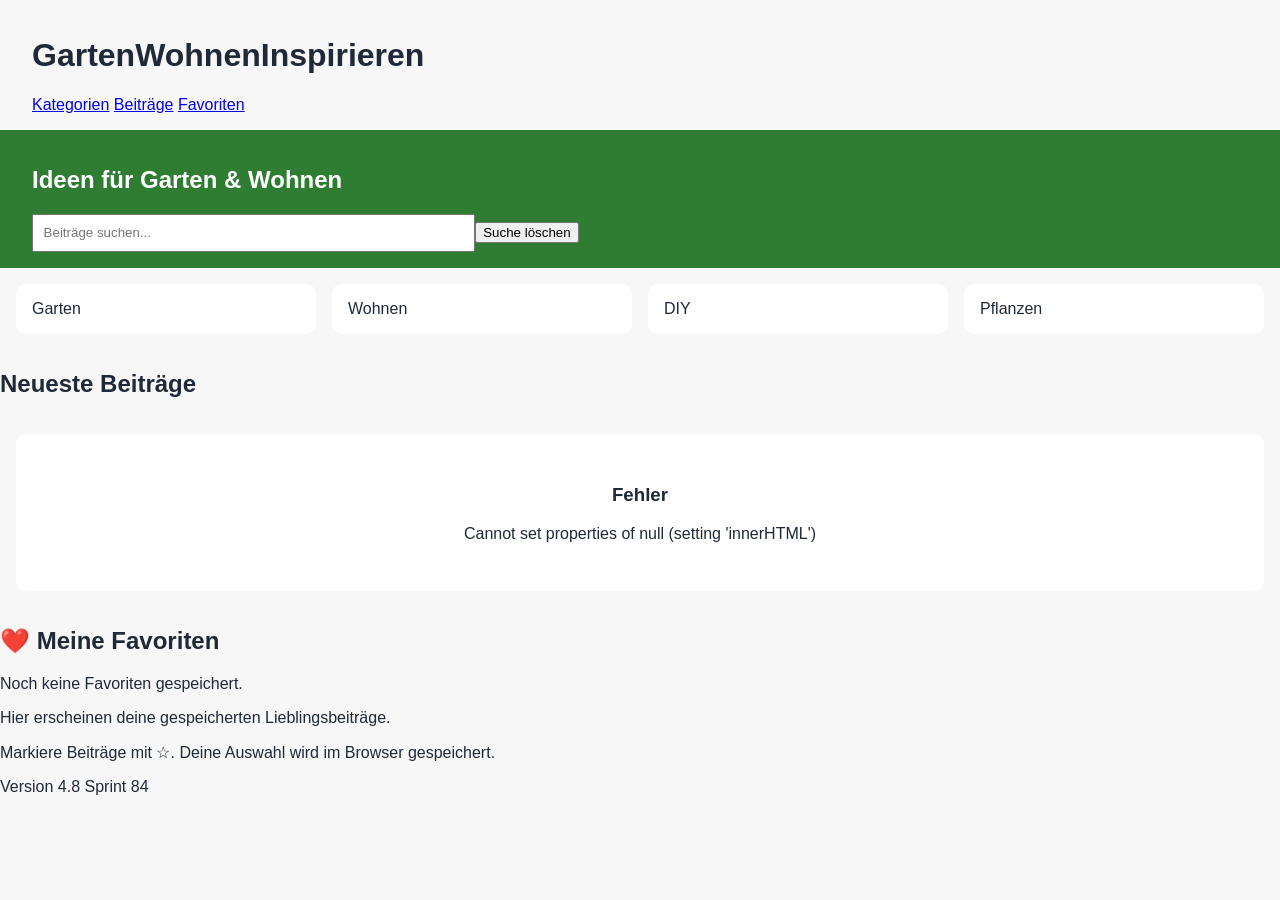
==== index.html @ 4e4d31ee "erster upload des projekts" ====
<!DOCTYPE html>
<html lang="de"><head><meta charset="utf-8"/><meta content="width=device-width,initial-scale=1" name="viewport"/><title>GartenWohnenInspirieren 4.8 Sprint 84</title><link href="css/style.css" rel="stylesheet"/></head><body><header class="site-header"><h1>GartenWohnenInspirieren</h1><nav><a href="#kategorien">Kategorien</a> <a href="#beitraege">Beiträge</a> <a href="#favoriten">Favoriten</a></nav></header><main><section class="hero"><h2>Ideen für Garten &amp; Wohnen</h2><input id="search" placeholder="Beiträge suchen..."/></section><section class="grid" id="kategorien"><article class="card">Garten</article><article class="card">Wohnen</article><article class="card">DIY</article><article class="card">Pflanzen</article></section><section id="beitraege"><h2>Neueste Beiträge</h2><div class="grid" id="posts"></div></section><section id="favoriten"><h2>❤️ Meine Favoriten</h2><div class="favorite-grid" id="favorite-grid"></div><h2 style="display:none"></h2><p>Hier erscheinen deine gespeicherten Lieblingsbeiträge.</p><p>Markiere Beiträge mit ☆. Deine Auswahl wird im Browser gespeichert.</p></section></main><footer><p>Version 4.8 Sprint 84</p></footer><script src="js/app.js" type="module"></script><script>document.addEventListener("DOMContentLoaded",()=>{const s=document.getElementById("search");if(s){const b=document.createElement("button");b.id="clearSearch";b.textContent="Suche löschen";b.onclick=()=>{s.value="";s.dispatchEvent(new Event("input"));};s.insertAdjacentElement("afterend",b);}});</script></body></html>
---- css/style.css ----
:root{--accent:#2f7d32;--bg:#f6f6f2}body{font-family:Arial;margin:0;background:var(--bg)}.site-header,.hero{padding:1rem 2rem}.grid{display:grid;grid-template-columns:repeat(auto-fit,minmax(180px,1fr));gap:1rem;padding:1rem}.card{background:#fff;padding:1rem;border-radius:10px}.hero{background:var(--accent);color:#fff}input{padding:.6rem;width:100%;max-width:420px}

:root {
  --bg: #f7f7f7;
  --surface: #ffffff;
  --text: #1f2937;
  --muted: #6b7280;
  --primary: #2f855a;
  --primary-dark: #276749;
  --border: #e5e7eb;
}

[data-theme="dark"] {
  --bg: #111827;
  --surface: #1f2937;
  --text: #f9fafb;
  --muted: #d1d5db;
  --primary: #48bb78;
  --primary-dark: #38a169;
  --border: #374151;
}

body {
  background: var(--bg);
  color: var(--text);
}

.section-header {
  display: flex;
  justify-content: space-between;
  align-items: center;
  gap: 1rem;
}

.theme-toggle,
.category-btn,
.favorite-btn {
  border: none;
  cursor: pointer;
  border-radius: 999px;
  padding: 0.6rem 1rem;
  font-weight: 600;
}

.theme-toggle,
.favorite-btn {
  background: var(--primary);
  color: white;
}

.theme-toggle:hover,
.favorite-btn:hover {
  background: var(--primary-dark);
}

.category-filter {
  display: flex;
  flex-wrap: wrap;
  gap: 0.75rem;
}

.category-btn {
  background: var(--surface);
  color: var(--text);
  border: 1px solid var(--border);
}

.category-btn.active {
  background: var(--primary);
  color: white;
  border-color: var(--primary);
}

.post-card {
  overflow: hidden;
}

.post-image {
  width: 100%;
  height: 200px;
  object-fit: cover;
  display: block;
}

.post-content {
  padding: 1rem;
}

.post-meta {
  display: flex;
  justify-content: space-between;
  gap: 1rem;
  margin-bottom: 0.75rem;
  font-size: 0.9rem;
  color: var(--muted);
}

.badge {
  background: #e6fffa;
  color: var(--primary-dark);
  padding: 0.25rem 0.65rem;
  border-radius: 999px;
  font-weight: 700;
}

.post-actions {
  margin-top: 1rem;
}

.empty-state {
  text-align: center;
  padding: 2rem;
}


/* Sprint59 card polish */
.post-card{transition:transform .2s ease,box-shadow .2s ease;border-radius:16px;overflow:hidden}
.post-card:hover{transform:translateY(-4px);box-shadow:0 8px 24px rgba(0,0,0,.15)}
.badge{padding:.2rem .6rem;border-radius:999px;font-size:.8rem}
.post-actions{display:flex;gap:.75rem;align-items:center;margin-top:1rem;flex-wrap:wrap}
.read-btn,.favorite-btn{padding:.55rem .9rem;border-radius:10px;text-decoration:none}

.share-btn{border:1px solid var(--primary);background:#fff;color:var(--primary);padding:.4rem .7rem;border-radius:8px;cursor:pointer;margin:.4rem 0}
.share-btn:hover{background:var(--primary);color:#fff}
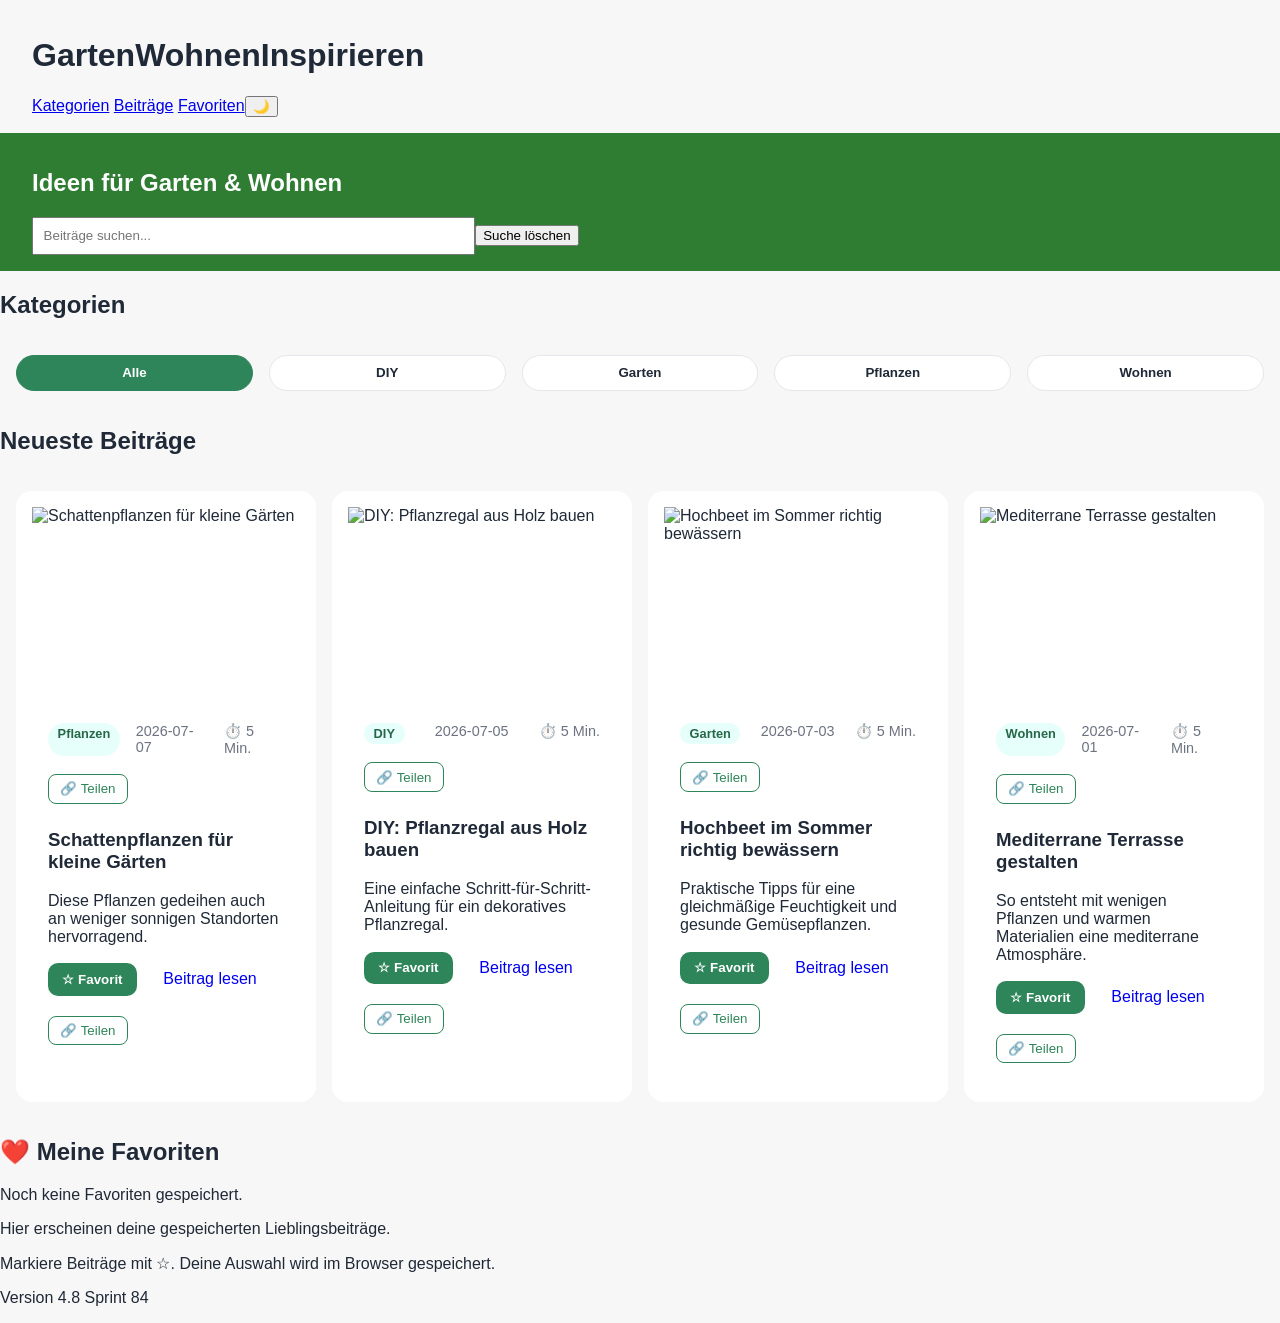
==== commit 341d7be8: "v2" ====
--- a/index.html
+++ b/index.html
@@ -1,2 +1,2 @@
 <!DOCTYPE html>
-<html lang="de"><head><meta charset="utf-8"/><meta content="width=device-width,initial-scale=1" name="viewport"/><title>GartenWohnenInspirieren 4.8 Sprint 84</title><link href="css/style.css" rel="stylesheet"/></head><body><header class="site-header"><h1>GartenWohnenInspirieren</h1><nav><a href="#kategorien">Kategorien</a> <a href="#beitraege">Beiträge</a> <a href="#favoriten">Favoriten</a></nav></header><main><section class="hero"><h2>Ideen für Garten &amp; Wohnen</h2><input id="search" placeholder="Beiträge suchen..."/></section><section class="grid" id="kategorien"><article class="card">Garten</article><article class="card">Wohnen</article><article class="card">DIY</article><article class="card">Pflanzen</article></section><section id="beitraege"><h2>Neueste Beiträge</h2><div class="grid" id="posts"></div></section><section id="favoriten"><h2>❤️ Meine Favoriten</h2><div class="favorite-grid" id="favorite-grid"></div><h2 style="display:none"></h2><p>Hier erscheinen deine gespeicherten Lieblingsbeiträge.</p><p>Markiere Beiträge mit ☆. Deine Auswahl wird im Browser gespeichert.</p></section></main><footer><p>Version 4.8 Sprint 84</p></footer><script src="js/app.js" type="module"></script><script>document.addEventListener("DOMContentLoaded",()=>{const s=document.getElementById("search");if(s){const b=document.createElement("button");b.id="clearSearch";b.textContent="Suche löschen";b.onclick=()=>{s.value="";s.dispatchEvent(new Event("input"));};s.insertAdjacentElement("afterend",b);}});</script></body></html>+<html lang="de"><head><meta charset="utf-8"/><meta content="width=device-width,initial-scale=1" name="viewport"/><title>GartenWohnenInspirieren 4.8 Sprint 84</title><link href="css/style.css" rel="stylesheet"/></head><body><header class="site-header"><h1>GartenWohnenInspirieren</h1><nav><a href="#kategorien">Kategorien</a> <a href="#beitraege">Beiträge</a> <a href="#favoriten">Favoriten</a><button id="themeToggle">🌙</button></nav></header><main><section class="hero"><h2>Ideen für Garten &amp; Wohnen</h2><input id="search" placeholder="Beiträge suchen..."/></section><section><h2>Kategorien</h2><div class="grid" id="categories"></div></section><section id="beitraege"><h2>Neueste Beiträge</h2><div class="grid" id="posts"></div></section><section id="favoriten"><h2>❤️ Meine Favoriten</h2><div class="favorite-grid" id="favorite-grid"></div><h2 style="display:none"></h2><p>Hier erscheinen deine gespeicherten Lieblingsbeiträge.</p><p>Markiere Beiträge mit ☆. Deine Auswahl wird im Browser gespeichert.</p></section></main><footer><p>Version 4.8 Sprint 84</p></footer><script src="js/app.js" type="module"></script><script>document.addEventListener("DOMContentLoaded",()=>{const s=document.getElementById("search");if(s){const b=document.createElement("button");b.id="clearSearch";b.textContent="Suche löschen";b.onclick=()=>{s.value="";s.dispatchEvent(new Event("input"));};s.insertAdjacentElement("afterend",b);}});</script></body></html>
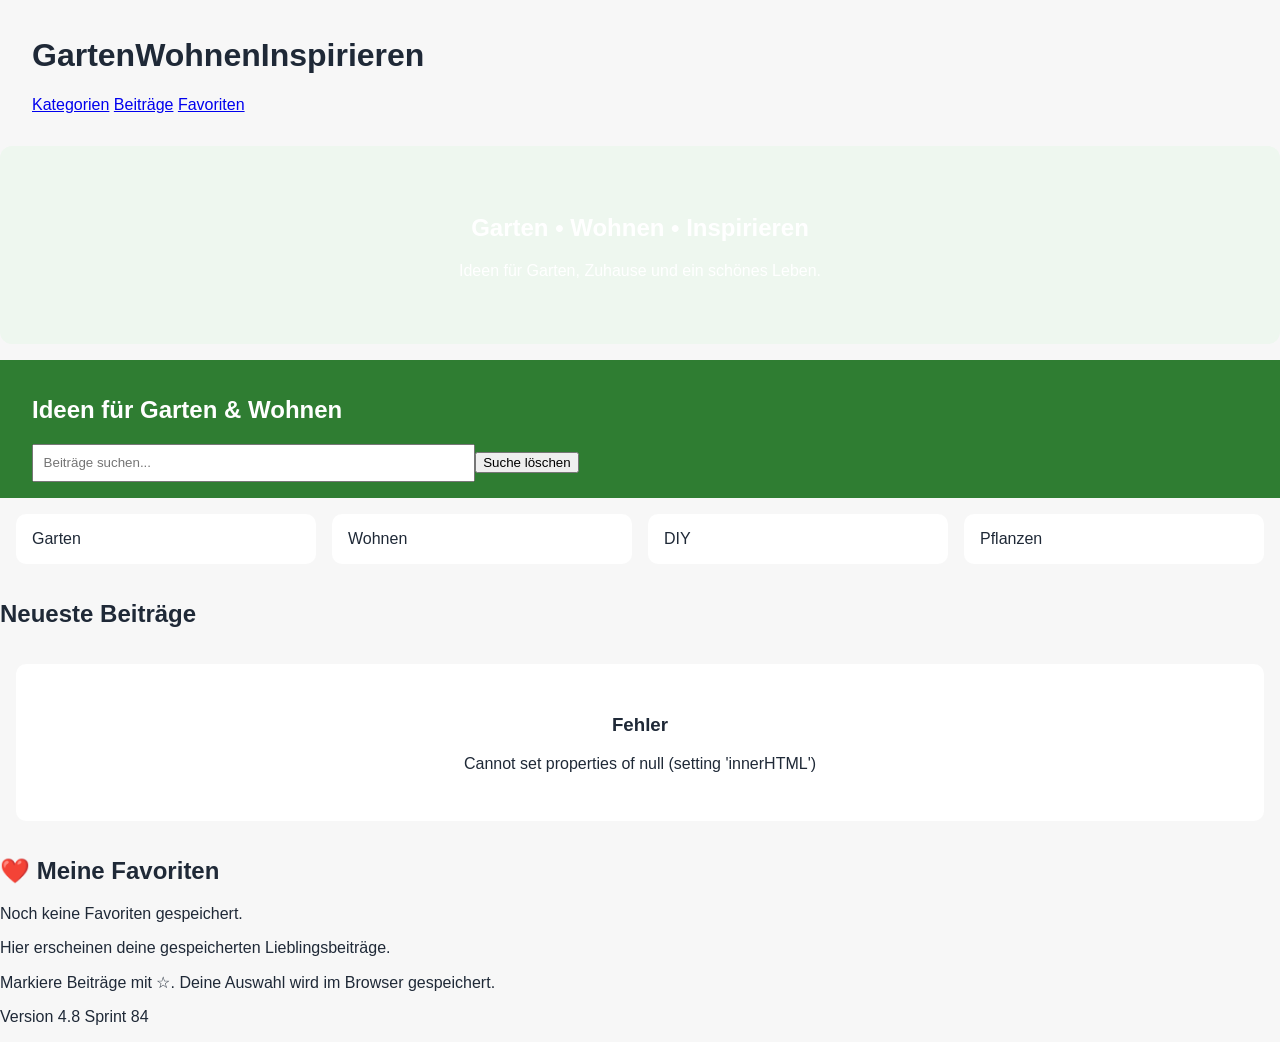
==== commit 3d63d292: "v3" ====
--- a/index.html
+++ b/index.html
@@ -1,2 +1,8 @@
 <!DOCTYPE html>
-<html lang="de"><head><meta charset="utf-8"/><meta content="width=device-width,initial-scale=1" name="viewport"/><title>GartenWohnenInspirieren 4.8 Sprint 84</title><link href="css/style.css" rel="stylesheet"/></head><body><header class="site-header"><h1>GartenWohnenInspirieren</h1><nav><a href="#kategorien">Kategorien</a> <a href="#beitraege">Beiträge</a> <a href="#favoriten">Favoriten</a><button id="themeToggle">🌙</button></nav></header><main><section class="hero"><h2>Ideen für Garten &amp; Wohnen</h2><input id="search" placeholder="Beiträge suchen..."/></section><section><h2>Kategorien</h2><div class="grid" id="categories"></div></section><section id="beitraege"><h2>Neueste Beiträge</h2><div class="grid" id="posts"></div></section><section id="favoriten"><h2>❤️ Meine Favoriten</h2><div class="favorite-grid" id="favorite-grid"></div><h2 style="display:none"></h2><p>Hier erscheinen deine gespeicherten Lieblingsbeiträge.</p><p>Markiere Beiträge mit ☆. Deine Auswahl wird im Browser gespeichert.</p></section></main><footer><p>Version 4.8 Sprint 84</p></footer><script src="js/app.js" type="module"></script><script>document.addEventListener("DOMContentLoaded",()=>{const s=document.getElementById("search");if(s){const b=document.createElement("button");b.id="clearSearch";b.textContent="Suche löschen";b.onclick=()=>{s.value="";s.dispatchEvent(new Event("input"));};s.insertAdjacentElement("afterend",b);}});</script></body></html>+<html lang="de"><head><meta charset="utf-8"/><meta content="width=device-width,initial-scale=1" name="viewport"/><title>GartenWohnenInspirieren 4.8 Sprint 84</title><link href="css/style.css" rel="stylesheet"/></head><body><header class="site-header"><h1>GartenWohnenInspirieren</h1><nav><a href="#kategorien">Kategorien</a> <a href="#beitraege">Beiträge</a> <a href="#favoriten">Favoriten</a></nav></header><main>
+
+<section class="hero" style="padding:3rem 1rem;text-align:center;background:#eef7ef;border-radius:12px;margin:1rem 0;">
+<h1>Garten • Wohnen • Inspirieren</h1>
+<p>Ideen für Garten, Zuhause und ein schönes Leben.</p>
+</section>
+<section class="hero"><h2>Ideen für Garten &amp; Wohnen</h2><input id="search" placeholder="Beiträge suchen..."/></section><section class="grid" id="kategorien"><article class="card">Garten</article><article class="card">Wohnen</article><article class="card">DIY</article><article class="card">Pflanzen</article></section><section id="beitraege"><h2>Neueste Beiträge</h2><div class="grid" id="posts"></div></section><section id="favoriten"><h2>❤️ Meine Favoriten</h2><div class="favorite-grid" id="favorite-grid"></div><h2 style="display:none"></h2><p>Hier erscheinen deine gespeicherten Lieblingsbeiträge.</p><p>Markiere Beiträge mit ☆. Deine Auswahl wird im Browser gespeichert.</p></section></main><footer><p>Version 4.8 Sprint 84</p></footer><script src="js/app.js" type="module"></script><script>document.addEventListener("DOMContentLoaded",()=>{const s=document.getElementById("search");if(s){const b=document.createElement("button");b.id="clearSearch";b.textContent="Suche löschen";b.onclick=()=>{s.value="";s.dispatchEvent(new Event("input"));};s.insertAdjacentElement("afterend",b);}});</script></body></html>
